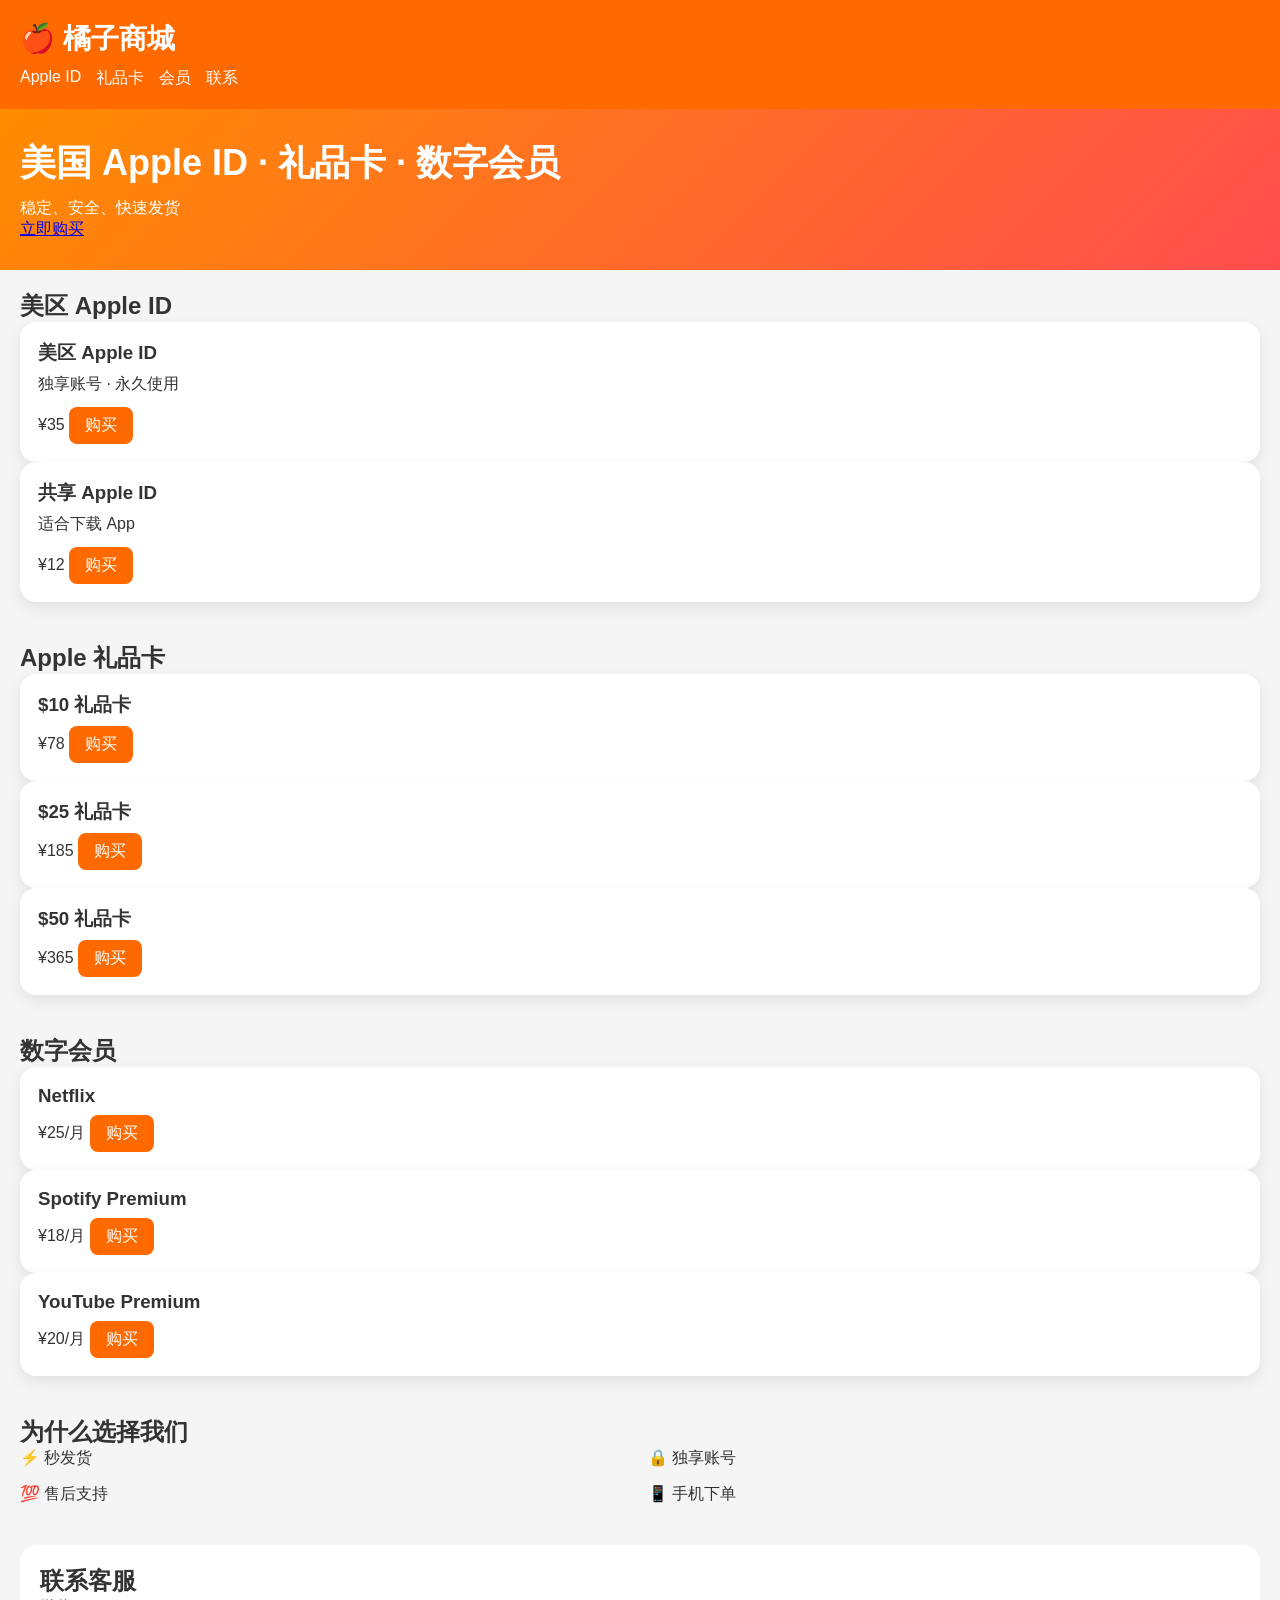
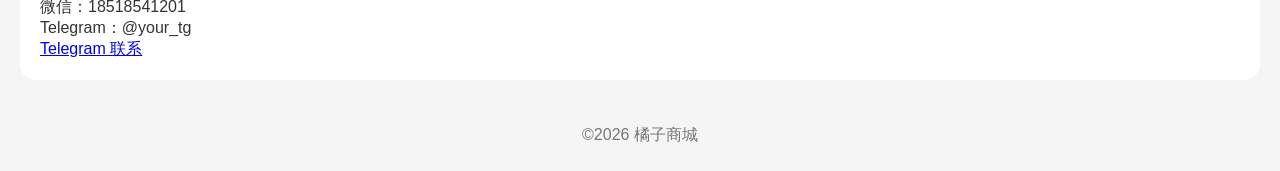
==== index.html @ 72d477a9 "Update index.html" ====
<!DOCTYPE html>
<html lang="zh-CN">
<head>
<meta charset="UTF-8">
<meta name="viewport" content="width=device-width, initial-scale=1.0">
<title>橘子商城</title>
<link rel="stylesheet" href="style.css">
</head>
<body>

<header>
<div class="logo">🍎 橘子商城</div>
<nav>
<a href="#id">Apple ID</a>
<a href="#gift">礼品卡</a>
<a href="#vip">会员</a>
<a href="#contact">联系</a>
</nav>
</header>

<section class="hero">
<h1>美国 Apple ID · 礼品卡 · 数字会员</h1>
<p>稳定、安全、快速发货</p>
<a href="#id" class="btn">立即购买</a>
</section>

<section id="id" class="products">
<h2>美区 Apple ID</h2>

<div class="grid">

<div class="card">
<AsyncImage query="Apple ID account illustration" aspectRatio="1:1"/>
<h3>美区 Apple ID</h3>
<p>独享账号 · 永久使用</p>
<span>¥35</span>
<a href="#contact">购买</a>
</div>

<div class="card">
<AsyncImage query="Apple ID account illustration" aspectRatio="1:1"/>
<h3>共享 Apple ID</h3>
<p>适合下载 App</p>
<span>¥12</span>
<a href="#contact">购买</a>
</div>

</div>
</section>

<section id="gift" class="products">
<h2>Apple 礼品卡</h2>

<div class="grid">

<div class="card">
<AsyncImage query="Apple Gift Card" aspectRatio="1:1"/>
<h3>$10 礼品卡</h3>
<span>¥78</span>
<a href="#contact">购买</a>
</div>

<div class="card">
<AsyncImage query="Apple Gift Card" aspectRatio="1:1"/>
<h3>$25 礼品卡</h3>
<span>¥185</span>
<a href="#contact">购买</a>
</div>

<div class="card">
<AsyncImage query="Apple Gift Card" aspectRatio="1:1"/>
<h3>$50 礼品卡</h3>
<span>¥365</span>
<a href="#contact">购买</a>
</div>

</div>
</section>

<section id="vip" class="products">
<h2>数字会员</h2>

<div class="grid">

<div class="card">
<AsyncImage query="Netflix logo" aspectRatio="1:1"/>
<h3>Netflix</h3>
<span>¥25/月</span>
<a href="#contact">购买</a>
</div>

<div class="card">
<AsyncImage query="Spotify Premium logo" aspectRatio="1:1"/>
<h3>Spotify Premium</h3>
<span>¥18/月</span>
<a href="#contact">购买</a>
</div>

<div class="card">
<AsyncImage query="YouTube Premium logo" aspectRatio="1:1"/>
<h3>YouTube Premium</h3>
<span>¥20/月</span>
<a href="#contact">购买</a>
</div>

</div>
</section>

<section class="why">
<h2>为什么选择我们</h2>

<div class="features">

<div>⚡ 秒发货</div>
<div>🔒 独享账号</div>
<div>💯 售后支持</div>
<div>📱 手机下单</div>

</div>
</section>

<section id="contact" class="contact">
<h2>联系客服</h2>

<p>微信：18518541201</p>

<p>Telegram：@your_tg</p>

<a class="btn" href="https://t.me/your_tg">Telegram 联系</a>

</section>

<footer>
©2026 橘子商城
</footer>

</body>
</html>
---- style.css ----
*{
  margin:0;
  padding:0;
  box-sizing:border-box;
  font-family:-apple-system,BlinkMacSystemFont,"Segoe UI",sans-serif;
}

body{
  background:#f5f5f5;
  color:#333;
}

header{
  background:#ff6a00;
  color:#fff;
  padding:20px;
  position:sticky;
  top:0;
}

.logo{
  font-size:28px;
  font-weight:bold;
}

nav{
  display:flex;
  gap:15px;
  margin-top:10px;
  flex-wrap:wrap;
}

nav a{
  color:#fff;
  text-decoration:none;
}

.hero{
  padding:30px 20px;
  background:linear-gradient(135deg,#ff8c00,#ff4d4f);
  color:#fff;
}

.hero h1{
  font-size:36px;
  margin-bottom:10px;
}

.hero button{
  margin-top:15px;
  padding:12px 22px;
  border:none;
  border-radius:10px;
  background:#fff;
  color:#ff6a00;
  font-weight:bold;
}

section{
  padding:20px;
}

.cards{
  display:grid;
  grid-template-columns:repeat(auto-fit,minmax(160px,1fr));
  gap:15px;
}

.card{
  background:#fff;
  border-radius:16px;
  padding:18px;
  box-shadow:0 6px 15px rgba(0,0,0,.08);
}

.card h3{
  margin-bottom:8px;
}

.card p{
  margin-bottom:12px;
}

.card a{
  display:inline-block;
  background:#ff6a00;
  color:#fff;
  padding:8px 16px;
  border-radius:8px;
  text-decoration:none;
}

.features{
  display:grid;
  grid-template-columns:repeat(2,1fr);
  gap:15px;
}

.feature{
  background:#fff;
  padding:15px;
  border-radius:14px;
  text-align:center;
}

.contact{
  background:#fff;
  margin:20px;
  padding:20px;
  border-radius:16px;
}

footer{
  text-align:center;
  padding:25px;
  color:#777;
}
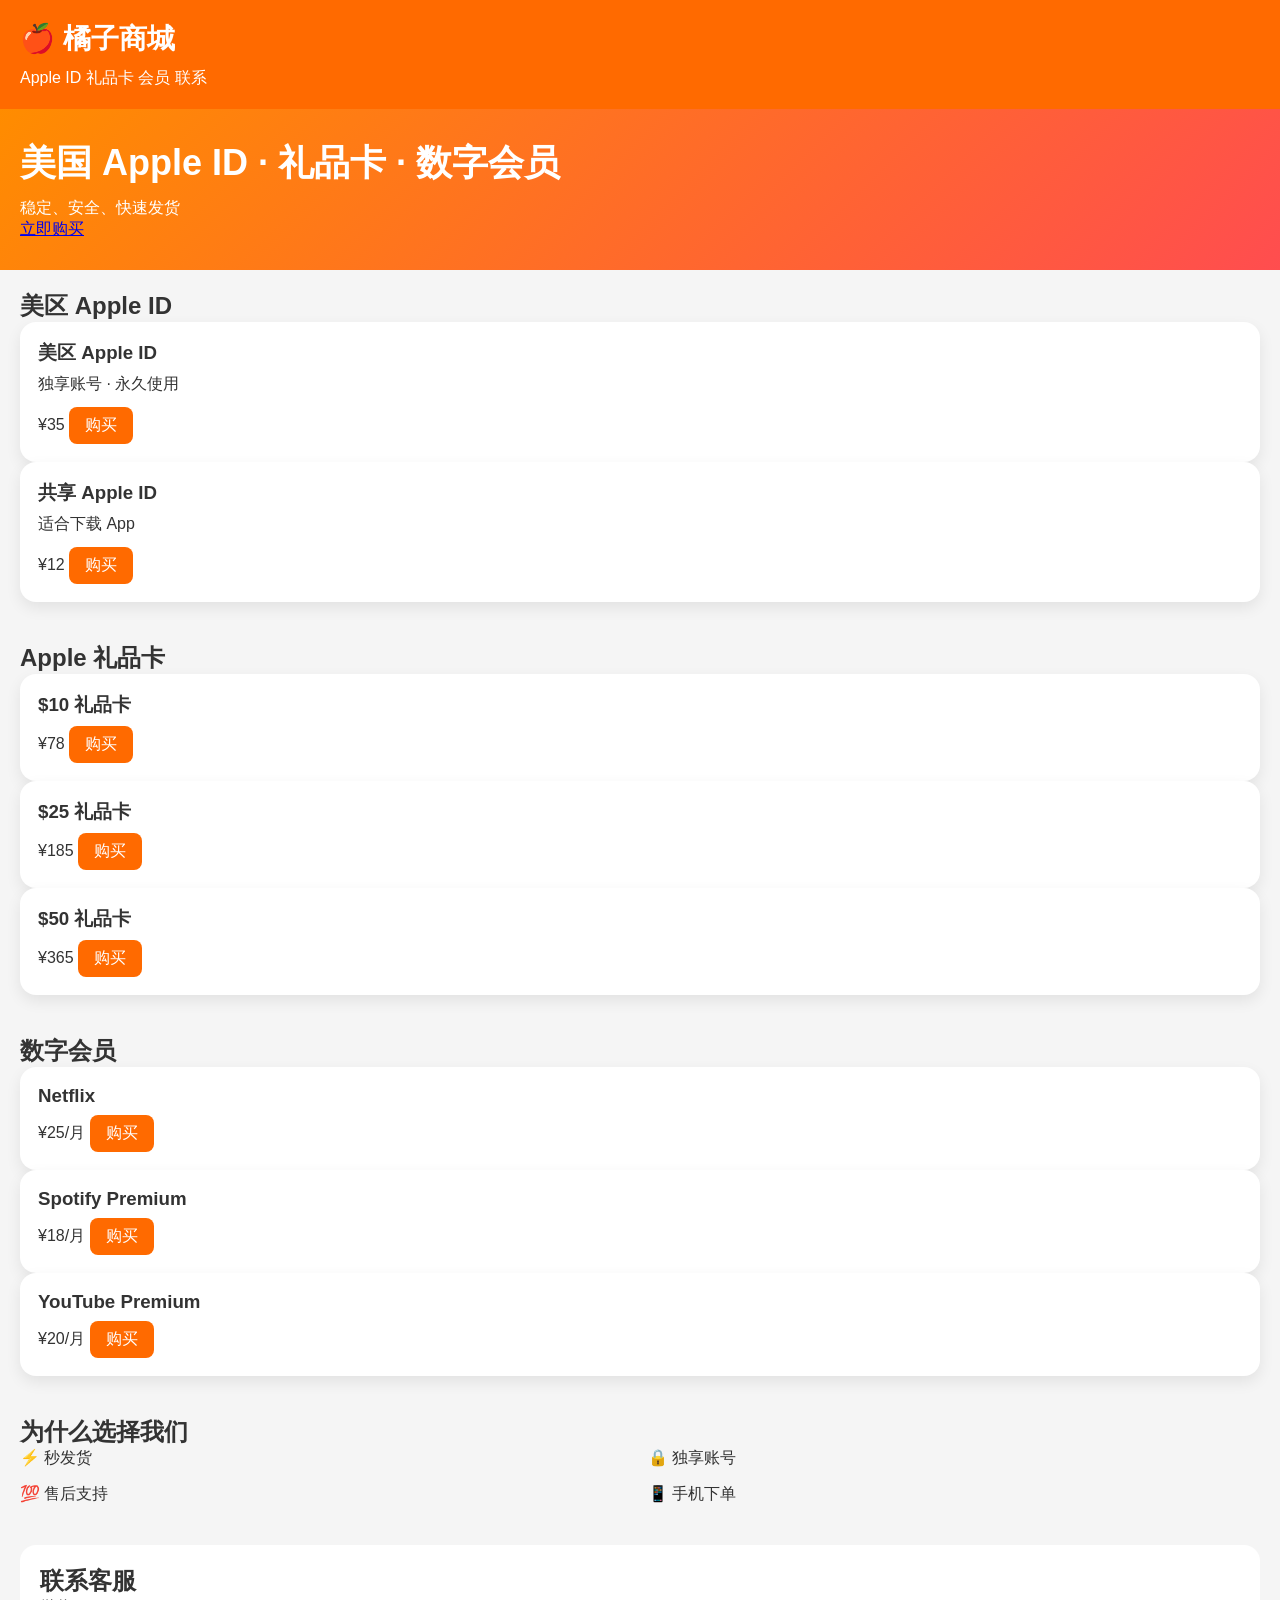
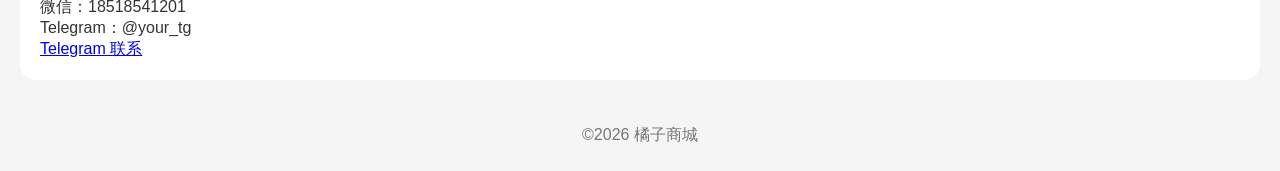
==== commit d960b1be: "Update index.html" ====
--- a/index.html
+++ b/index.html
@@ -11,7 +11,7 @@
 <header>
 <div class="logo">🍎 橘子商城</div>
 <nav>
-<a href="#id">Apple ID</a>
+<aHTML="#id">Apple ID</a>
 <a href="#gift">礼品卡</a>
 <a href="#vip">会员</a>
 <a href="#contact">联系</a>
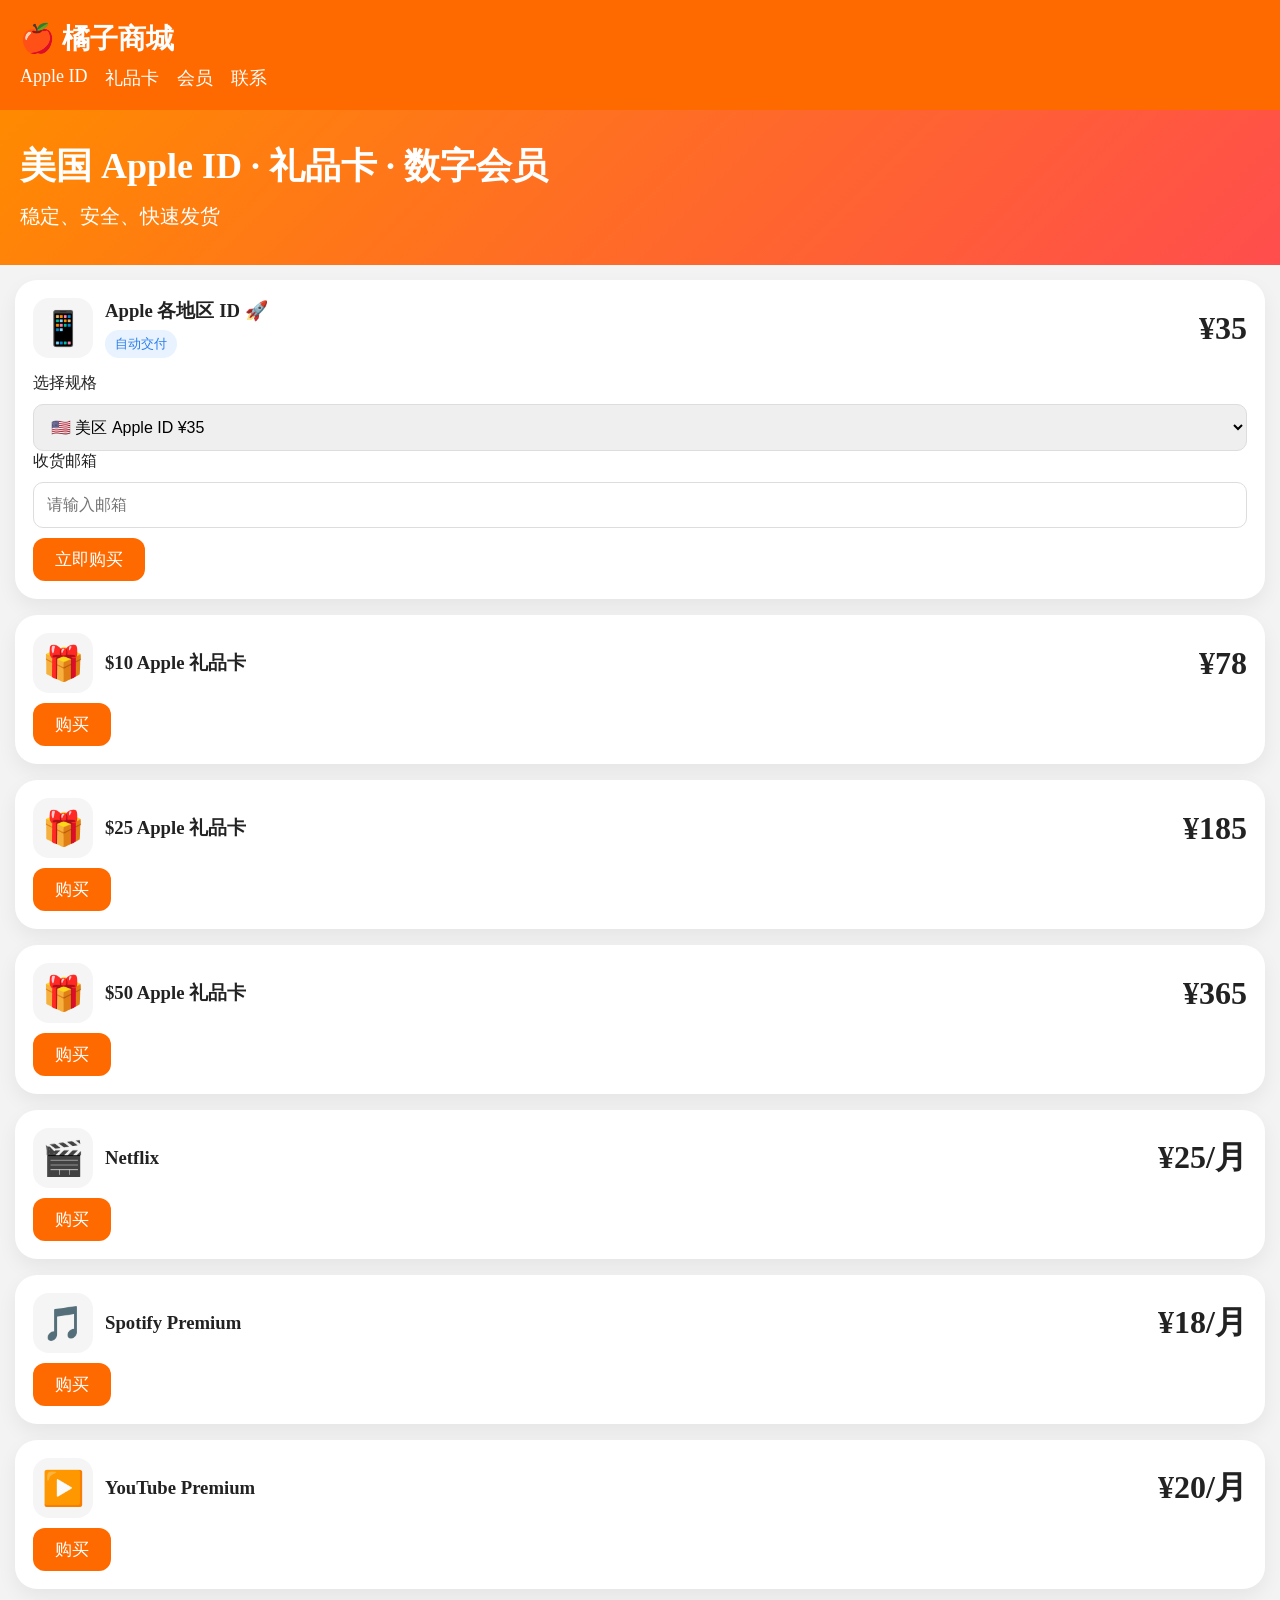
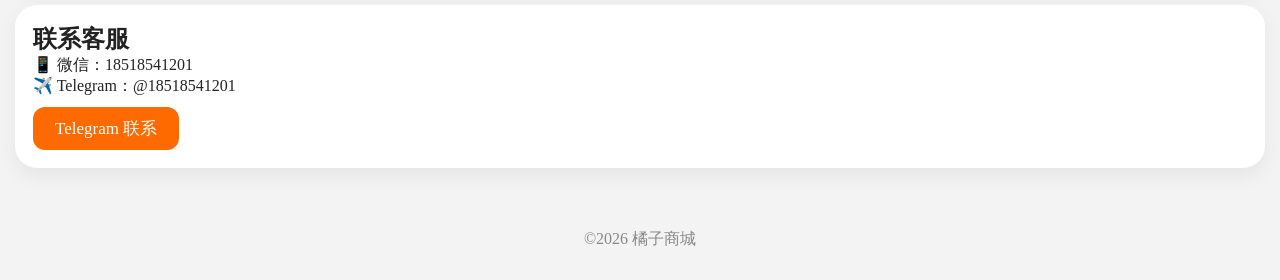
==== commit fb220a51: "Update index.html" ====
--- a/index.html
+++ b/index.html
@@ -3,136 +3,297 @@
 <head>
 <meta charset="UTF-8">
 <meta name="viewport" content="width=device-width, initial-scale=1.0">
-<title>橘子商城</title>
-<link rel="stylesheet" href="style.css">
+<title>🍎橘子商城</title>
+
+<style>
+*{margin:0;padding:0;box-sizing:border-box;}
+body{
+font-family:-apple-system,BlinkMacSystemFont;
+background:#f3f3f3;
+color:#222;
+}
+.header{
+background:#ff6a00;
+padding:20px;
+color:white;
+position:sticky;
+top:0;
+}
+.header h1{
+font-size:28px;
+margin-bottom:8px;
+}
+.nav{
+display:flex;
+gap:18px;
+font-size:18px;
+}
+.nav a{
+color:white;
+text-decoration:none;
+}
+.banner{
+background:linear-gradient(135deg,#ff8a00,#ff4d4d);
+padding:35px 20px;
+color:white;
+}
+.banner h2{
+font-size:36px;
+line-height:1.2;
+}
+.banner p{
+margin-top:15px;
+font-size:20px;
+}
+.container{
+padding:15px;
+}
+.card{
+background:white;
+border-radius:22px;
+padding:18px;
+margin-bottom:16px;
+box-shadow:0 8px 20px rgba(0,0,0,.06);
+}
+.item{
+display:flex;
+justify-content:space-between;
+align-items:center;
+}
+.left{
+display:flex;
+gap:12px;
+align-items:center;
+}
+.icon{
+width:60px;
+height:60px;
+background:#f5f5f5;
+border-radius:16px;
+display:flex;
+align-items:center;
+justify-content:center;
+font-size:34px;
+}
+.tag{
+display:inline-block;
+background:#e8f3ff;
+color:#2b7de9;
+padding:5px 10px;
+border-radius:20px;
+font-size:13px;
+margin-top:6px;
+}
+.price{
+font-size:32px;
+font-weight:bold;
+}
+.buy{
+display:inline-block;
+margin-top:10px;
+background:#ff6a00;
+color:white;
+padding:10px 22px;
+border-radius:12px;
+text-decoration:none;
+font-size:17px;
+}
+select,input{
+width:100%;
+padding:13px;
+border:1px solid #ddd;
+border-radius:10px;
+margin-top:10px;
+font-size:16px;
+}
+.footer{
+text-align:center;
+padding:30px;
+color:#888;
+}
+</style>
+
 </head>
 <body>
 
-<header>
-<div class="logo">🍎 橘子商城</div>
-<nav>
-<aHTML="#id">Apple ID</a>
-<a href="#gift">礼品卡</a>
-<a href="#vip">会员</a>
-<a href="#contact">联系</a>
-</nav>
-</header>
-
-<section class="hero">
-<h1>美国 Apple ID · 礼品卡 · 数字会员</h1>
+<div class="header">
+<h1>🍎 橘子商城</h1>
+
+<div class="nav">
+<a href="#">Apple ID</a>
+<a href="#">礼品卡</a>
+<a href="#">会员</a>
+<a href="#">联系</a>
+</div>
+</div>
+
+<div class="banner">
+<h2>美国 Apple ID · 礼品卡 · 数字会员</h2>
 <p>稳定、安全、快速发货</p>
-<a href="#id" class="btn">立即购买</a>
-</section>
-
-<section id="id" class="products">
-<h2>美区 Apple ID</h2>
-
-<div class="grid">
-
-<div class="card">
-<AsyncImage query="Apple ID account illustration" aspectRatio="1:1"/>
-<h3>美区 Apple ID</h3>
-<p>独享账号 · 永久使用</p>
-<span>¥35</span>
-<a href="#contact">购买</a>
-</div>
-
-<div class="card">
-<AsyncImage query="Apple ID account illustration" aspectRatio="1:1"/>
-<h3>共享 Apple ID</h3>
-<p>适合下载 App</p>
-<span>¥12</span>
-<a href="#contact">购买</a>
-</div>
-
-</div>
-</section>
-
-<section id="gift" class="products">
-<h2>Apple 礼品卡</h2>
-
-<div class="grid">
-
-<div class="card">
-<AsyncImage query="Apple Gift Card" aspectRatio="1:1"/>
-<h3>$10 礼品卡</h3>
-<span>¥78</span>
-<a href="#contact">购买</a>
-</div>
-
-<div class="card">
-<AsyncImage query="Apple Gift Card" aspectRatio="1:1"/>
-<h3>$25 礼品卡</h3>
-<span>¥185</span>
-<a href="#contact">购买</a>
-</div>
-
-<div class="card">
-<AsyncImage query="Apple Gift Card" aspectRatio="1:1"/>
-<h3>$50 礼品卡</h3>
-<span>¥365</span>
-<a href="#contact">购买</a>
-</div>
-
-</div>
-</section>
-
-<section id="vip" class="products">
-<h2>数字会员</h2>
-
-<div class="grid">
-
-<div class="card">
-<AsyncImage query="Netflix logo" aspectRatio="1:1"/>
+</div>
+
+<div class="container">
+
+<div class="card">
+
+<div class="item">
+
+<div class="left">
+
+<div class="icon">📱</div>
+
+<div>
+<h3>Apple 各地区 ID 🚀</h3>
+
+<div class="tag">自动交付</div>
+
+</div>
+
+</div>
+
+<div class="price">¥35</div>
+
+</div>
+
+<div style="margin-top:15px;">
+
+<label>选择规格</label>
+
+<select id="spec">
+<option>🇺🇸 美区 Apple ID ¥35</option>
+<option>🇭🇰 港区 Apple ID ¥38</option>
+<option>🇯🇵 日区 Apple ID ¥36</option>
+<option>📥 下载专用ID ¥12</option>
+</select>
+
+<label>收货邮箱</label>
+
+<input id="email" type="email" placeholder="请输入邮箱">
+
+<a href="#" class="buy" onclick="goPay()">立即购买</a>
+
+</div>
+
+</div>
+
+<div class="card">
+<div class="item">
+<div class="left">
+<div class="icon">🎁</div>
+<div>
+<h3>$10 Apple 礼品卡</h3>
+</div>
+</div>
+<div class="price">¥78</div>
+</div>
+<a href="#" class="buy" onclick="goGift('$10 礼品卡','78')">购买</a>
+</div>
+
+<div class="card">
+<div class="item">
+<div class="left">
+<div class="icon">🎁</div>
+<div>
+<h3>$25 Apple 礼品卡</h3>
+</div>
+</div>
+<div class="price">¥185</div>
+</div>
+<a href="#" class="buy" onclick="goGift('$25 礼品卡','185')">购买</a>
+</div>
+
+<div class="card">
+<div class="item">
+<div class="left">
+<div class="icon">🎁</div>
+<div>
+<h3>$50 Apple 礼品卡</h3>
+</div>
+</div>
+<div class="price">¥365</div>
+</div>
+<a href="#" class="buy" onclick="goGift('$50 礼品卡','365')">购买</a>
+</div>
+
+<div class="card">
+<div class="item">
+<div class="left">
+<div class="icon">🎬</div>
+<div>
 <h3>Netflix</h3>
-<span>¥25/月</span>
-<a href="#contact">购买</a>
-</div>
-
-<div class="card">
-<AsyncImage query="Spotify Premium logo" aspectRatio="1:1"/>
+</div>
+</div>
+<div class="price">¥25/月</div>
+</div>
+<a href="#" class="buy" onclick="goGift('Netflix','25/月')">购买</a>
+</div>
+
+<div class="card">
+<div class="item">
+<div class="left">
+<div class="icon">🎵</div>
+<div>
 <h3>Spotify Premium</h3>
-<span>¥18/月</span>
-<a href="#contact">购买</a>
-</div>
-
-<div class="card">
-<AsyncImage query="YouTube Premium logo" aspectRatio="1:1"/>
+</div>
+</div>
+<div class="price">¥18/月</div>
+</div>
+<a href="#" class="buy" onclick="goGift('Spotify Premium','18/月')">购买</a>
+</div>
+
+<div class="card">
+<div class="item">
+<div class="left">
+<div class="icon">▶️</div>
+<div>
 <h3>YouTube Premium</h3>
-<span>¥20/月</span>
-<a href="#contact">购买</a>
-</div>
-
-</div>
-</section>
-
-<section class="why">
-<h2>为什么选择我们</h2>
-
-<div class="features">
-
-<div>⚡ 秒发货</div>
-<div>🔒 独享账号</div>
-<div>💯 售后支持</div>
-<div>📱 手机下单</div>
-
-</div>
-</section>
-
-<section id="contact" class="contact">
+</div>
+</div>
+<div class="price">¥20/月</div>
+</div>
+<a href="#" class="buy" onclick="goGift('YouTube Premium','20/月')">购买</a>
+</div>
+
+<div class="card">
+
 <h2>联系客服</h2>
 
-<p>微信：18518541201</p>
-
-<p>Telegram：@your_tg</p>
-
-<a class="btn" href="https://t.me/your_tg">Telegram 联系</a>
-
-</section>
-
-<footer>
+<p>📱 微信：18518541201</p>
+
+<p>✈️ Telegram：@18518541201</p>
+
+<a href="https://t.me/18518541201" class="buy">Telegram 联系</a>
+
+</div>
+
+</div>
+
+<div class="footer">
 ©2026 橘子商城
-</footer>
+</div>
+
+<script>
+function goPay(){
+
+const email=document.getElementById("email").value.trim();
+
+if(email===""){
+alert("请输入收货邮箱");
+return;
+}
+
+const spec=document.getElementById("spec").value;
+
+location.href="pay.html?product="+encodeURIComponent(spec)+"&email="+encodeURIComponent(email);
+
+}
+
+function goGift(name,price){
+
+location.href="pay.html?product="+encodeURIComponent(name)+"&price="+encodeURIComponent(price);
+
+}
+</script>
 
 </body>
 </html>
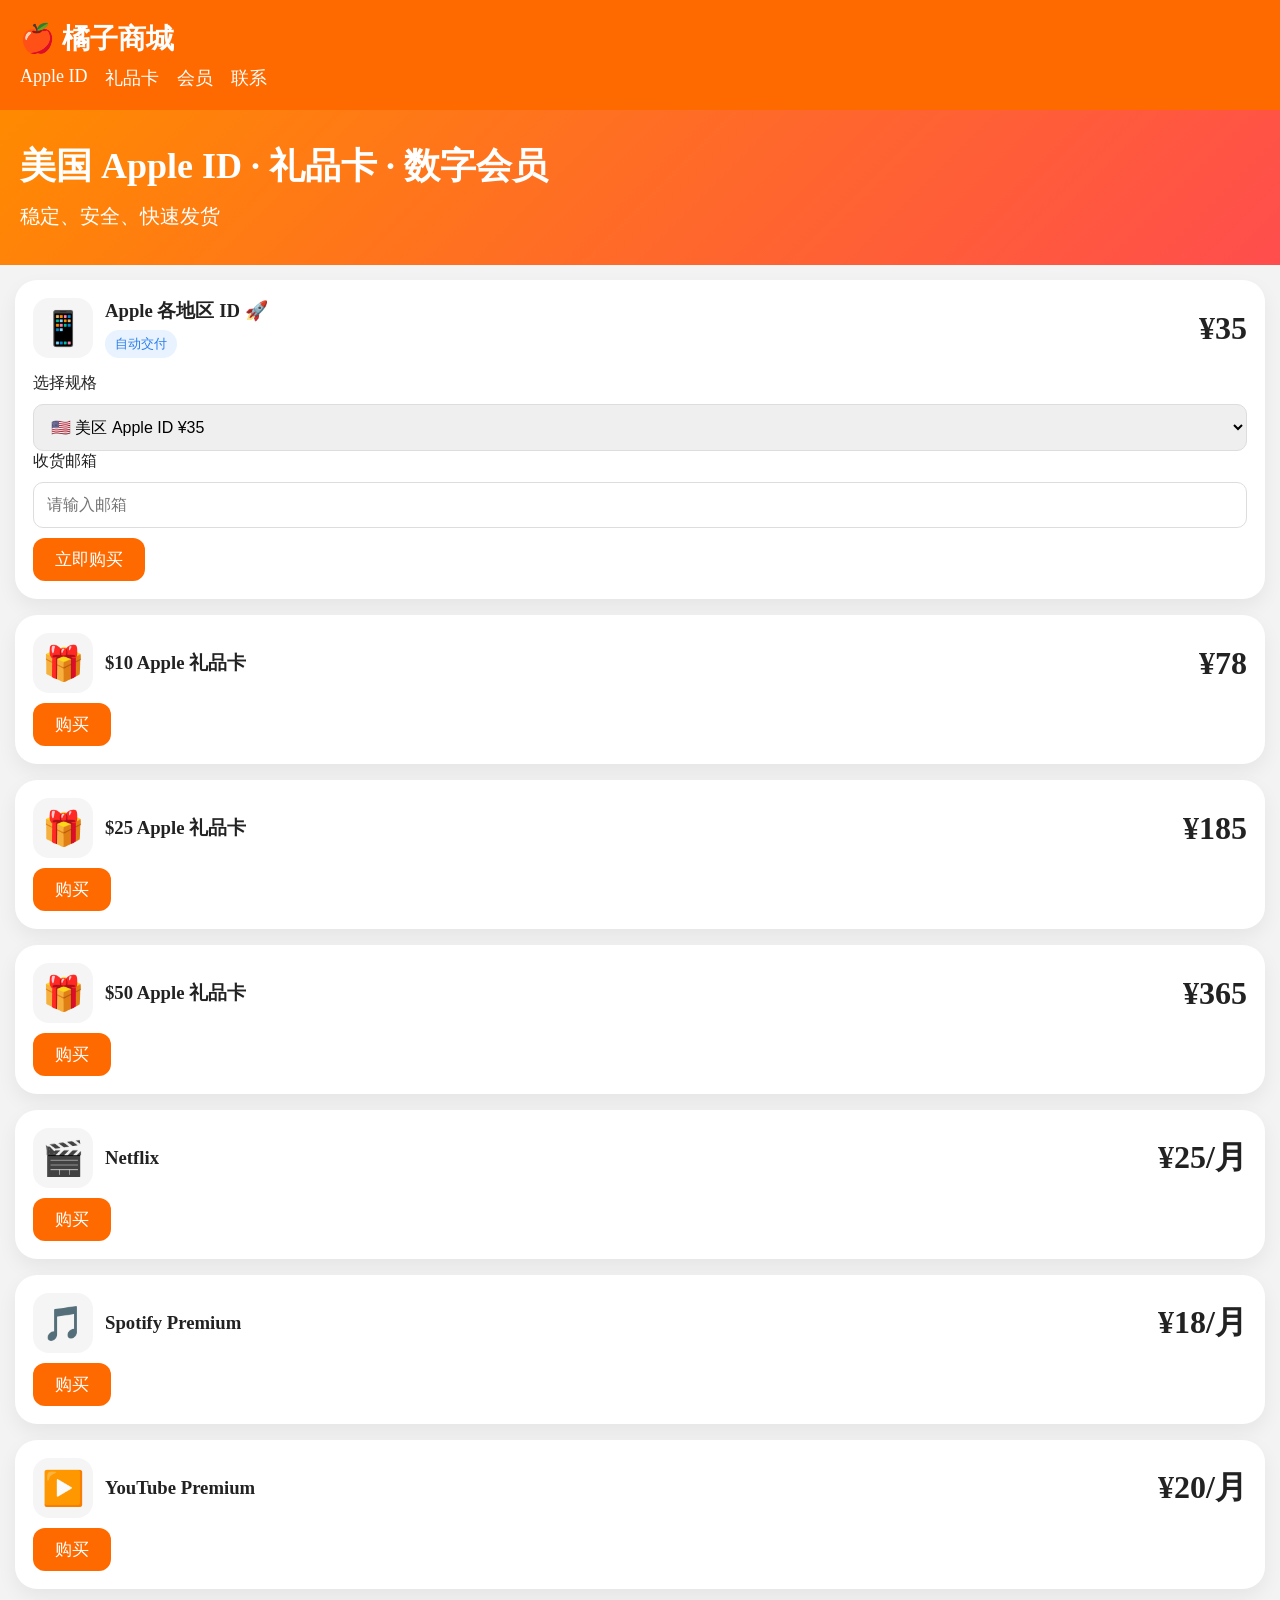
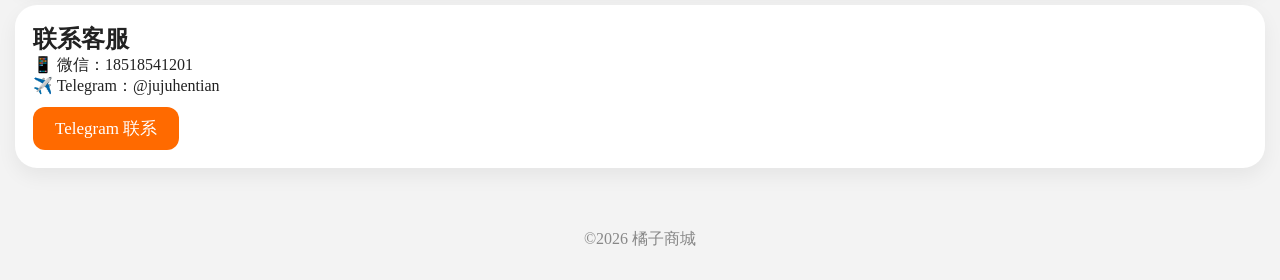
==== commit 56812ac5: "Update index.html" ====
--- a/index.html
+++ b/index.html
@@ -260,7 +260,7 @@
 
 <p>📱 微信：18518541201</p>
 
-<p>✈️ Telegram：@18518541201</p>
+<p>✈️ Telegram：@jujuhentian</p>
 
 <a href="https://t.me/18518541201" class="buy">Telegram 联系</a>
 
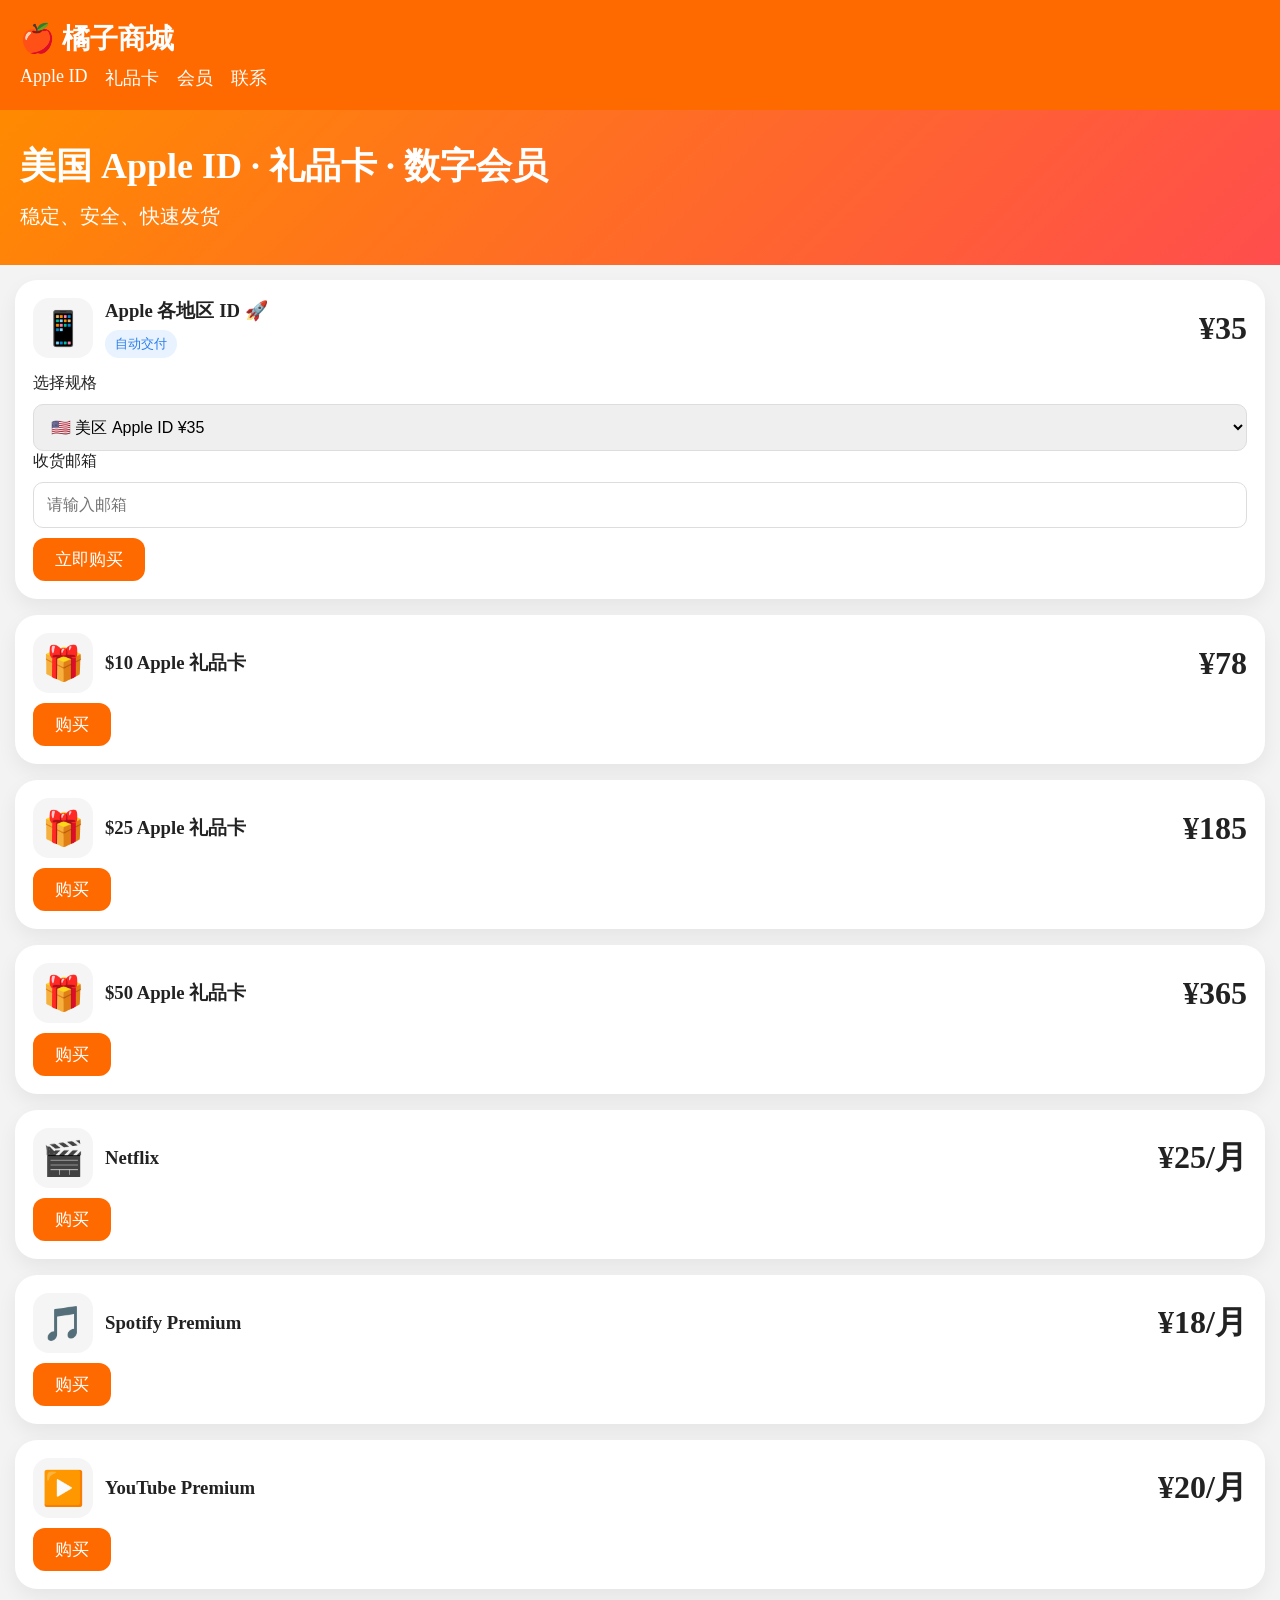
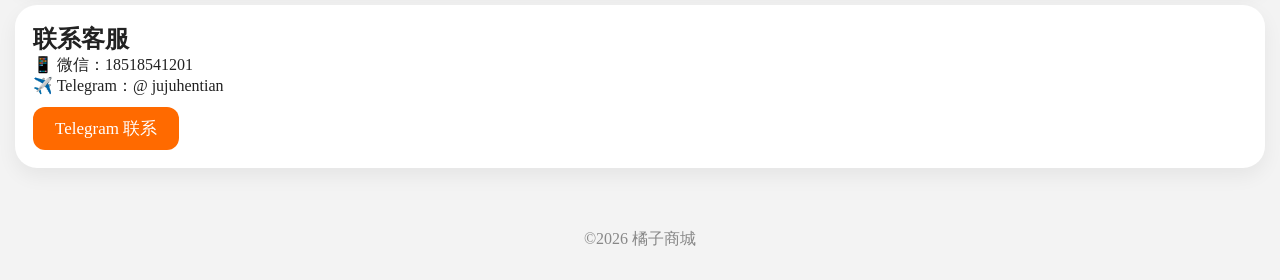
==== commit 48455dca: "Update index.html" ====
--- a/index.html
+++ b/index.html
@@ -260,7 +260,8 @@
 
 <p>📱 微信：18518541201</p>
 
-<p>✈️ Telegram：@jujuhentian</p>
+<p>✈️ Telegram：@
+  jujuhentian</p>
 
 <a href="https://t.me/18518541201" class="buy">Telegram 联系</a>
 
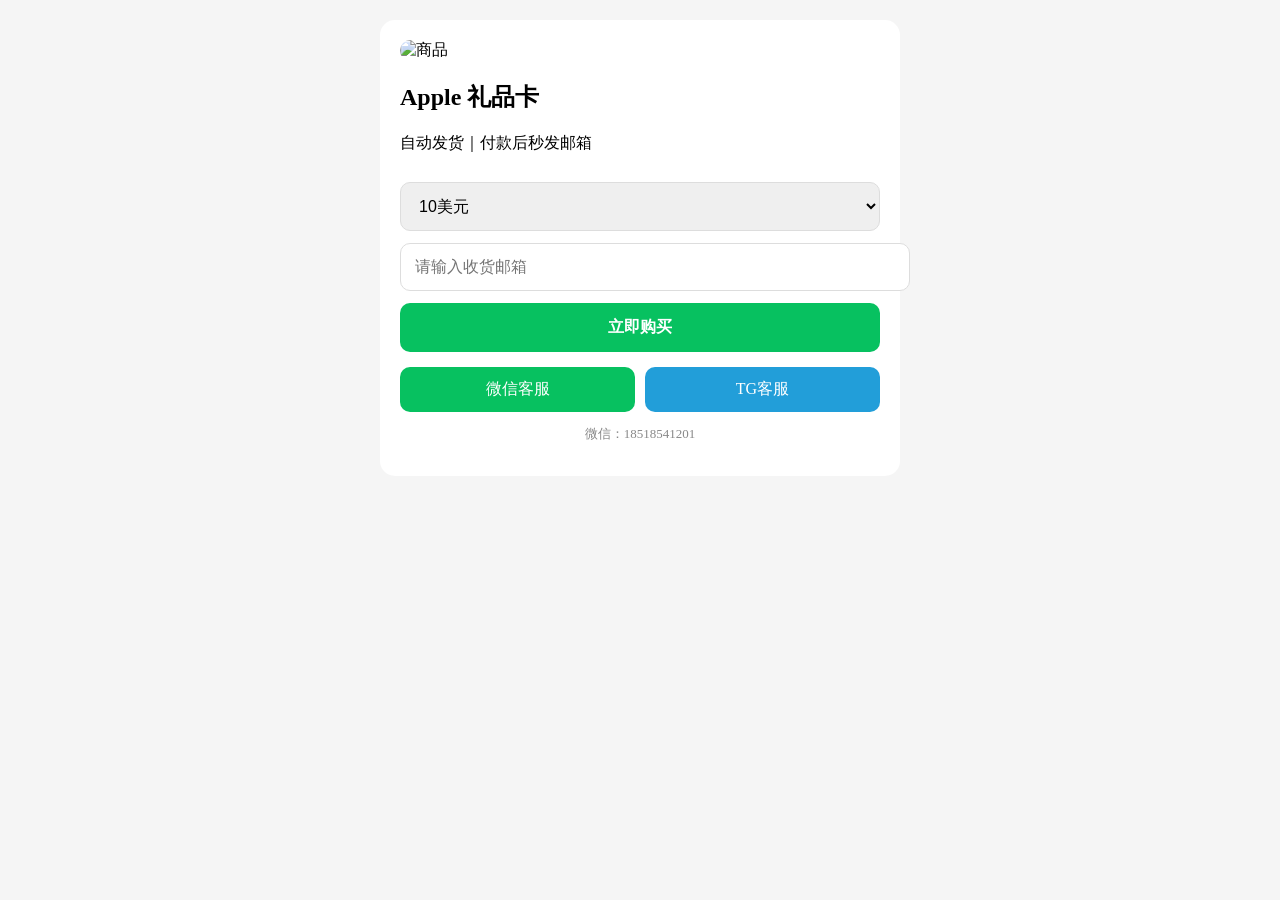
==== commit e762eeaf: "Update index.html" ====
--- a/index.html
+++ b/index.html
@@ -2,298 +2,163 @@
 <html lang="zh-CN">
 <head>
 <meta charset="UTF-8">
-<meta name="viewport" content="width=device-width, initial-scale=1.0">
-<title>🍎橘子商城</title>
+<meta name="viewport" content="width=device-width,initial-scale=1.0">
+<title>商城自动发货</title>
 
 <style>
-*{margin:0;padding:0;box-sizing:border-box;}
 body{
+margin:0;
 font-family:-apple-system,BlinkMacSystemFont;
-background:#f3f3f3;
-color:#222;
+background:#f5f5f5;
 }
-.header{
-background:#ff6a00;
+.box{
+max-width:480px;
+margin:20px auto;
+background:white;
 padding:20px;
+border-radius:15px;
+}
+img{
+width:100%;
+border-radius:12px;
+}
+input,select,button{
+width:100%;
+padding:14px;
+margin-top:12px;
+border-radius:10px;
+border:1px solid #ddd;
+font-size:16px;
+}
+button{
+background:#07c160;
 color:white;
-position:sticky;
-top:0;
+border:none;
+font-weight:bold;
 }
-.header h1{
-font-size:28px;
-margin-bottom:8px;
-}
-.nav{
-display:flex;
-gap:18px;
-font-size:18px;
-}
-.nav a{
-color:white;
+a{
 text-decoration:none;
 }
-.banner{
-background:linear-gradient(135deg,#ff8a00,#ff4d4d);
-padding:35px 20px;
+.customer{
+display:flex;
+gap:10px;
+margin-top:15px;
+}
+.customer a{
+flex:1;
+text-align:center;
+padding:12px;
+border-radius:10px;
 color:white;
 }
-.banner h2{
-font-size:36px;
-line-height:1.2;
-}
-.banner p{
-margin-top:15px;
-font-size:20px;
-}
-.container{
-padding:15px;
-}
-.card{
-background:white;
-border-radius:22px;
-padding:18px;
-margin-bottom:16px;
-box-shadow:0 8px 20px rgba(0,0,0,.06);
-}
-.item{
-display:flex;
-justify-content:space-between;
-align-items:center;
-}
-.left{
-display:flex;
-gap:12px;
-align-items:center;
-}
-.icon{
-width:60px;
-height:60px;
-background:#f5f5f5;
-border-radius:16px;
-display:flex;
-align-items:center;
-justify-content:center;
-font-size:34px;
-}
-.tag{
-display:inline-block;
-background:#e8f3ff;
-color:#2b7de9;
-padding:5px 10px;
-border-radius:20px;
-font-size:13px;
-margin-top:6px;
-}
-.price{
-font-size:32px;
-font-weight:bold;
-}
-.buy{
-display:inline-block;
-margin-top:10px;
-background:#ff6a00;
-color:white;
-padding:10px 22px;
-border-radius:12px;
-text-decoration:none;
-font-size:17px;
-}
-select,input{
-width:100%;
-padding:13px;
-border:1px solid #ddd;
-border-radius:10px;
-margin-top:10px;
-font-size:16px;
-}
-.footer{
-text-align:center;
-padding:30px;
-color:#888;
+.wx{background:#07c160;}
+.tg{background:#229ED9;}
+#pay,#success{
+display:none;
 }
 </style>
+</head>
 
-</head>
 <body>
 
-<div class="header">
-<h1>🍎 橘子商城</h1>
+<div class="box" id="shop">
 
-<div class="nav">
-<a href="#">Apple ID</a>
-<a href="#">礼品卡</a>
-<a href="#">会员</a>
-<a href="#">联系</a>
-</div>
+<img src="https://picsum.photos/500/500" alt="商品">
+
+<h2>Apple 礼品卡</h2>
+
+<p>自动发货｜付款后秒发邮箱</p>
+
+<select id="spec">
+<option>10美元</option>
+<option>25美元</option>
+<option>50美元</option>
+<option>100美元</option>
+</select>
+
+<input id="email" placeholder="请输入收货邮箱">
+
+<button onclick="pay()">立即购买</button>
+
+<div class="customer">
+
+<a class="wx" href="weixin://">微信客服</a>
+
+<a class="tg" href="https://t.me/juhentian">TG客服</a>
+
 </div>
 
-<div class="banner">
-<h2>美国 Apple ID · 礼品卡 · 数字会员</h2>
-<p>稳定、安全、快速发货</p>
+<p style="text-align:center;font-size:13px;color:#888;">
+微信：18518541201
+</p>
+
 </div>
 
-<div class="container">
+<div class="box" id="pay">
 
-<div class="card">
+<h2>扫码付款</h2>
 
-<div class="item">
+<p>把下面图片换成你的微信或支付宝收款码</p>
 
-<div class="left">
+<img src="https://picsum.photos/400/400" alt="收款码">
 
-<div class="icon">📱</div>
+<button onclick="success()">我已完成付款</button>
 
-<div>
-<h3>Apple 各地区 ID 🚀</h3>
+</div>
 
-<div class="tag">自动交付</div>
+<div class="box" id="success">
+
+<h2 style="color:#07c160;">支付成功</h2>
+
+<p>发货方式：自动发送到邮箱</p>
+
+<p id="info"></p>
+
+<div class="customer">
+
+<a class="wx" href="weixin://">微信客服</a>
+
+<a class="tg" href="https://t.me/juhentian">TG客服</a>
 
 </div>
 
 </div>
 
-<div class="price">¥35</div>
+<script>
 
-</div>
+function pay(){
 
-<div style="margin-top:15px;">
+const email=document.getElementById("email").value;
 
-<label>选择规格</label>
-
-<select id="spec">
-<option>🇺🇸 美区 Apple ID ¥35</option>
-<option>🇭🇰 港区 Apple ID ¥38</option>
-<option>🇯🇵 日区 Apple ID ¥36</option>
-<option>📥 下载专用ID ¥12</option>
-</select>
-
-<label>收货邮箱</label>
-
-<input id="email" type="email" placeholder="请输入邮箱">
-
-<a href="#" class="buy" onclick="goPay()">立即购买</a>
-
-</div>
-
-</div>
-
-<div class="card">
-<div class="item">
-<div class="left">
-<div class="icon">🎁</div>
-<div>
-<h3>$10 Apple 礼品卡</h3>
-</div>
-</div>
-<div class="price">¥78</div>
-</div>
-<a href="#" class="buy" onclick="goGift('$10 礼品卡','78')">购买</a>
-</div>
-
-<div class="card">
-<div class="item">
-<div class="left">
-<div class="icon">🎁</div>
-<div>
-<h3>$25 Apple 礼品卡</h3>
-</div>
-</div>
-<div class="price">¥185</div>
-</div>
-<a href="#" class="buy" onclick="goGift('$25 礼品卡','185')">购买</a>
-</div>
-
-<div class="card">
-<div class="item">
-<div class="left">
-<div class="icon">🎁</div>
-<div>
-<h3>$50 Apple 礼品卡</h3>
-</div>
-</div>
-<div class="price">¥365</div>
-</div>
-<a href="#" class="buy" onclick="goGift('$50 礼品卡','365')">购买</a>
-</div>
-
-<div class="card">
-<div class="item">
-<div class="left">
-<div class="icon">🎬</div>
-<div>
-<h3>Netflix</h3>
-</div>
-</div>
-<div class="price">¥25/月</div>
-</div>
-<a href="#" class="buy" onclick="goGift('Netflix','25/月')">购买</a>
-</div>
-
-<div class="card">
-<div class="item">
-<div class="left">
-<div class="icon">🎵</div>
-<div>
-<h3>Spotify Premium</h3>
-</div>
-</div>
-<div class="price">¥18/月</div>
-</div>
-<a href="#" class="buy" onclick="goGift('Spotify Premium','18/月')">购买</a>
-</div>
-
-<div class="card">
-<div class="item">
-<div class="left">
-<div class="icon">▶️</div>
-<div>
-<h3>YouTube Premium</h3>
-</div>
-</div>
-<div class="price">¥20/月</div>
-</div>
-<a href="#" class="buy" onclick="goGift('YouTube Premium','20/月')">购买</a>
-</div>
-
-<div class="card">
-
-<h2>联系客服</h2>
-
-<p>📱 微信：18518541201</p>
-
-<p>✈️ Telegram：@
-  jujuhentian</p>
-
-<a href="https://t.me/18518541201" class="buy">Telegram 联系</a>
-
-</div>
-
-</div>
-
-<div class="footer">
-©2026 橘子商城
-</div>
-
-<script>
-function goPay(){
-
-const email=document.getElementById("email").value.trim();
-
-if(email===""){
-alert("请输入收货邮箱");
+if(email==""){
+alert("请输入邮箱");
 return;
 }
 
-const spec=document.getElementById("spec").value;
-
-location.href="pay.html?product="+encodeURIComponent(spec)+"&email="+encodeURIComponent(email);
+document.getElementById("shop").style.display="none";
+document.getElementById("pay").style.display="block";
 
 }
 
-function goGift(name,price){
+function success(){
 
-location.href="pay.html?product="+encodeURIComponent(name)+"&price="+encodeURIComponent(price);
+const email=document.getElementById("email").value;
+
+const spec=document.getElementById("spec").value;
+
+document.getElementById("pay").style.display="none";
+document.getElementById("success").style.display="block";
+
+document.getElementById("info").innerHTML=
+`
+商品：${spec}<br><br>
+收货邮箱：${email}<br><br>
+下载链接：https://你的域名/download<br><br>
+提取码：8888
+`;
 
 }
+
 </script>
 
 </body>
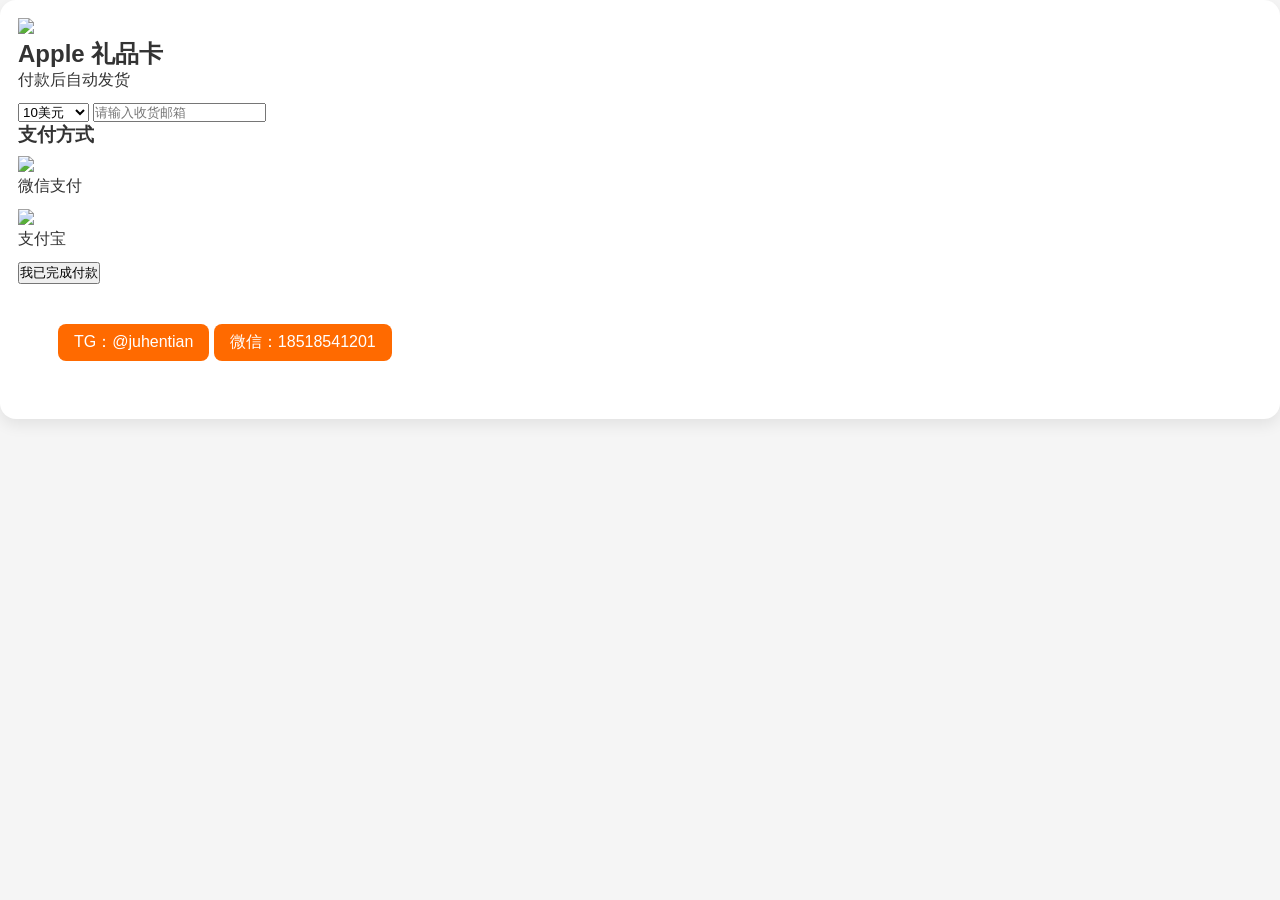
==== commit 8fe37f16: "Update index.html" ====
--- a/index.html
+++ b/index.html
@@ -2,72 +2,18 @@
 <html lang="zh-CN">
 <head>
 <meta charset="UTF-8">
-<meta name="viewport" content="width=device-width,initial-scale=1.0">
-<title>商城自动发货</title>
-
-<style>
-body{
-margin:0;
-font-family:-apple-system,BlinkMacSystemFont;
-background:#f5f5f5;
-}
-.box{
-max-width:480px;
-margin:20px auto;
-background:white;
-padding:20px;
-border-radius:15px;
-}
-img{
-width:100%;
-border-radius:12px;
-}
-input,select,button{
-width:100%;
-padding:14px;
-margin-top:12px;
-border-radius:10px;
-border:1px solid #ddd;
-font-size:16px;
-}
-button{
-background:#07c160;
-color:white;
-border:none;
-font-weight:bold;
-}
-a{
-text-decoration:none;
-}
-.customer{
-display:flex;
-gap:10px;
-margin-top:15px;
-}
-.customer a{
-flex:1;
-text-align:center;
-padding:12px;
-border-radius:10px;
-color:white;
-}
-.wx{background:#07c160;}
-.tg{background:#229ED9;}
-#pay,#success{
-display:none;
-}
-</style>
+<meta name="viewport" content="width=device-width, initial-scale=1.0">
+<title>Apple 礼品卡商城</title>
+<link rel="stylesheet" href="style.css">
 </head>
-
 <body>
 
-<div class="box" id="shop">
+<div class="card">
 
-<img src="https://picsum.photos/500/500" alt="商品">
+<img src="product.jpg" class="product">
 
 <h2>Apple 礼品卡</h2>
-
-<p>自动发货｜付款后秒发邮箱</p>
+<p>付款后自动发货</p>
 
 <select id="spec">
 <option>10美元</option>
@@ -76,90 +22,34 @@
 <option>100美元</option>
 </select>
 
-<input id="email" placeholder="请输入收货邮箱">
+<input id="email" type="email" placeholder="请输入收货邮箱">
 
-<button onclick="pay()">立即购买</button>
+<h3>支付方式</h3>
 
-<div class="customer">
-
-<a class="wx" href="weixin://">微信客服</a>
-
-<a class="tg" href="https://t.me/juhentian">TG客服</a>
-
+<div class="pay-box">
+<div class="pay-item">
+<img src="wechat-pay.jpg">
+<p>微信支付</p>
 </div>
 
-<p style="text-align:center;font-size:13px;color:#888;">
-微信：18518541201
-</p>
-
+<div class="pay-item">
+<img src="alipay-pay.jpg">
+<p>支付宝</p>
+</div>
 </div>
 
-<div class="box" id="pay">
+<button onclick="finish()">我已完成付款</button>
 
-<h2>扫码付款</h2>
+<div id="result"></div>
 
-<p>把下面图片换成你的微信或支付宝收款码</p>
-
-<img src="https://picsum.photos/400/400" alt="收款码">
-
-<button onclick="success()">我已完成付款</button>
-
-</div>
-
-<div class="box" id="success">
-
-<h2 style="color:#07c160;">支付成功</h2>
-
-<p>发货方式：自动发送到邮箱</p>
-
-<p id="info"></p>
-
-<div class="customer">
-
-<a class="wx" href="weixin://">微信客服</a>
-
-<a class="tg" href="https://t.me/juhentian">TG客服</a>
-
+<div class="contact">
+<a href="https://t.me/juhentian" target="_blank">TG：@juhentian</a>
+<a href="weixin://">微信：18518541201</a>
 </div>
 
 </div>
 
-<script>
-
-function pay(){
-
-const email=document.getElementById("email").value;
-
-if(email==""){
-alert("请输入邮箱");
-return;
-}
-
-document.getElementById("shop").style.display="none";
-document.getElementById("pay").style.display="block";
-
-}
-
-function success(){
-
-const email=document.getElementById("email").value;
-
-const spec=document.getElementById("spec").value;
-
-document.getElementById("pay").style.display="none";
-document.getElementById("success").style.display="block";
-
-document.getElementById("info").innerHTML=
-`
-商品：${spec}<br><br>
-收货邮箱：${email}<br><br>
-下载链接：https://你的域名/download<br><br>
-提取码：8888
-`;
-
-}
-
-</script>
+<script src="script.js"></script>
 
 </body>
 </html>
--- a/style.css
+++ b/style.css
@@ -0,0 +1,117 @@
+*{
+  margin:0;
+  padding:0;
+  box-sizing:border-box;
+  font-family:-apple-system,BlinkMacSystemFont,"Segoe UI",sans-serif;
+}
+
+body{
+  background:#f5f5f5;
+  color:#333;
+}
+
+header{
+  background:#ff6a00;
+  color:#fff;
+  padding:20px;
+  position:sticky;
+  top:0;
+}
+
+.logo{
+  font-size:28px;
+  font-weight:bold;
+}
+
+nav{
+  display:flex;
+  gap:15px;
+  margin-top:10px;
+  flex-wrap:wrap;
+}
+
+nav a{
+  color:#fff;
+  text-decoration:none;
+}
+
+.hero{
+  padding:30px 20px;
+  background:linear-gradient(135deg,#ff8c00,#ff4d4f);
+  color:#fff;
+}
+
+.hero h1{
+  font-size:36px;
+  margin-bottom:10px;
+}
+
+.hero button{
+  margin-top:15px;
+  padding:12px 22px;
+  border:none;
+  border-radius:10px;
+  background:#fff;
+  color:#ff6a00;
+  font-weight:bold;
+}
+
+section{
+  padding:20px;
+}
+
+.cards{
+  display:grid;
+  grid-template-columns:repeat(auto-fit,minmax(160px,1fr));
+  gap:15px;
+}
+
+.card{
+  background:#fff;
+  border-radius:16px;
+  padding:18px;
+  box-shadow:0 6px 15px rgba(0,0,0,.08);
+}
+
+.card h3{
+  margin-bottom:8px;
+}
+
+.card p{
+  margin-bottom:12px;
+}
+
+.card a{
+  display:inline-block;
+  background:#ff6a00;
+  color:#fff;
+  padding:8px 16px;
+  border-radius:8px;
+  text-decoration:none;
+}
+
+.features{
+  display:grid;
+  grid-template-columns:repeat(2,1fr);
+  gap:15px;
+}
+
+.feature{
+  background:#fff;
+  padding:15px;
+  border-radius:14px;
+  text-align:center;
+}
+
+.contact{
+  background:#fff;
+  margin:20px;
+  padding:20px;
+  border-radius:16px;
+}
+
+footer{
+  text-align:center;
+  padding:25px;
+  color:#777;
+}
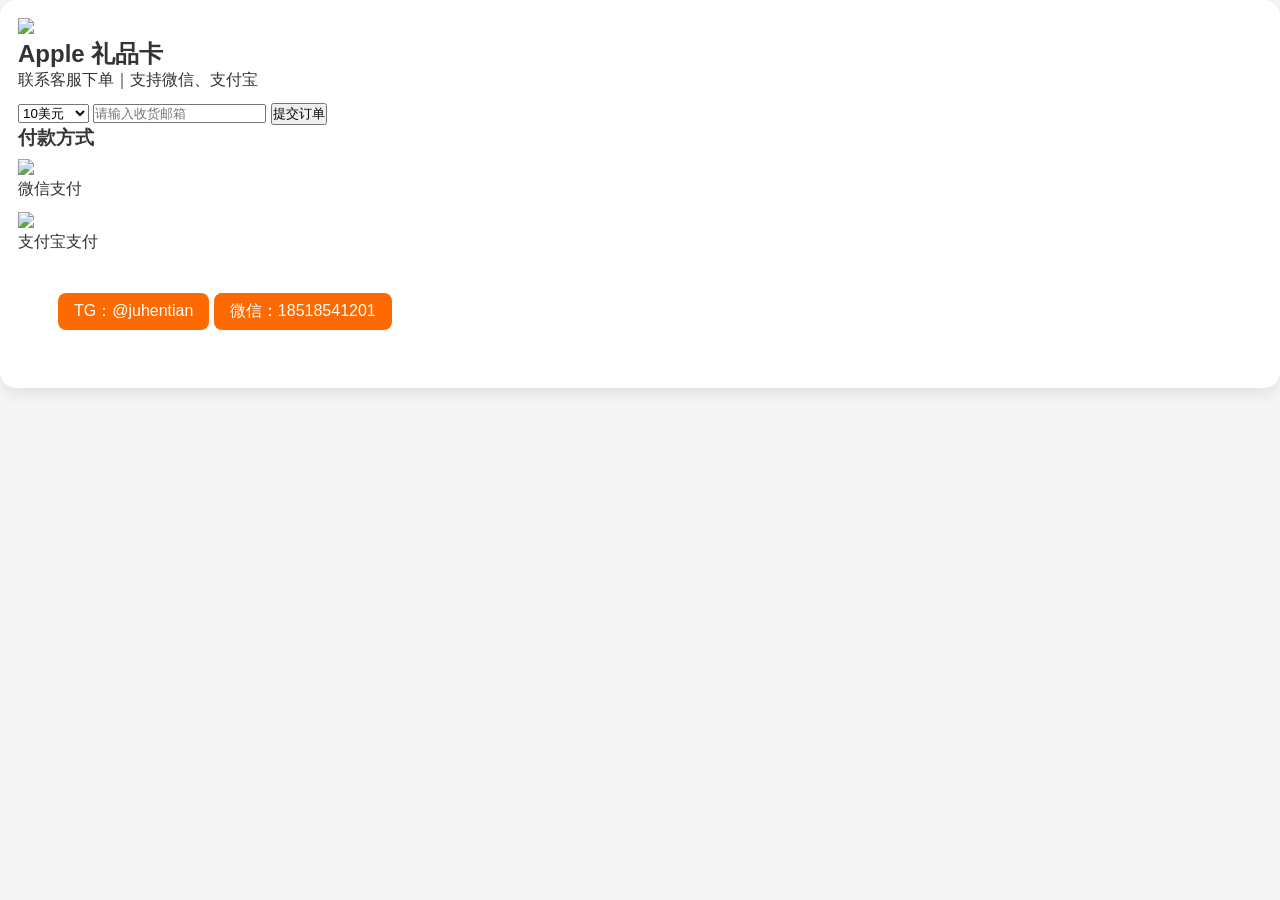
==== commit b9ab13d5: "Update index.html" ====
--- a/index.html
+++ b/index.html
@@ -13,7 +13,7 @@
 <img src="product.jpg" class="product">
 
 <h2>Apple 礼品卡</h2>
-<p>付款后自动发货</p>
+<p>联系客服下单｜支持微信、支付宝</p>
 
 <select id="spec">
 <option>10美元</option>
@@ -24,9 +24,15 @@
 
 <input id="email" type="email" placeholder="请输入收货邮箱">
 
-<h3>支付方式</h3>
+<button onclick="submitOrder()">提交订单</button>
 
-<div class="pay-box">
+<div id="orderBox"></div>
+
+<div class="pay">
+<h3>付款方式</h3>
+
+<div class="pay-grid">
+
 <div class="pay-item">
 <img src="wechat-pay.jpg">
 <p>微信支付</p>
@@ -34,17 +40,16 @@
 
 <div class="pay-item">
 <img src="alipay-pay.jpg">
-<p>支付宝</p>
-</div>
+<p>支付宝支付</p>
 </div>
 
-<button onclick="finish()">我已完成付款</button>
+</div>
 
-<div id="result"></div>
+</div>
 
 <div class="contact">
 <a href="https://t.me/juhentian" target="_blank">TG：@juhentian</a>
-<a href="weixin://">微信：18518541201</a>
+<a href="#">微信：18518541201</a>
 </div>
 
 </div>
